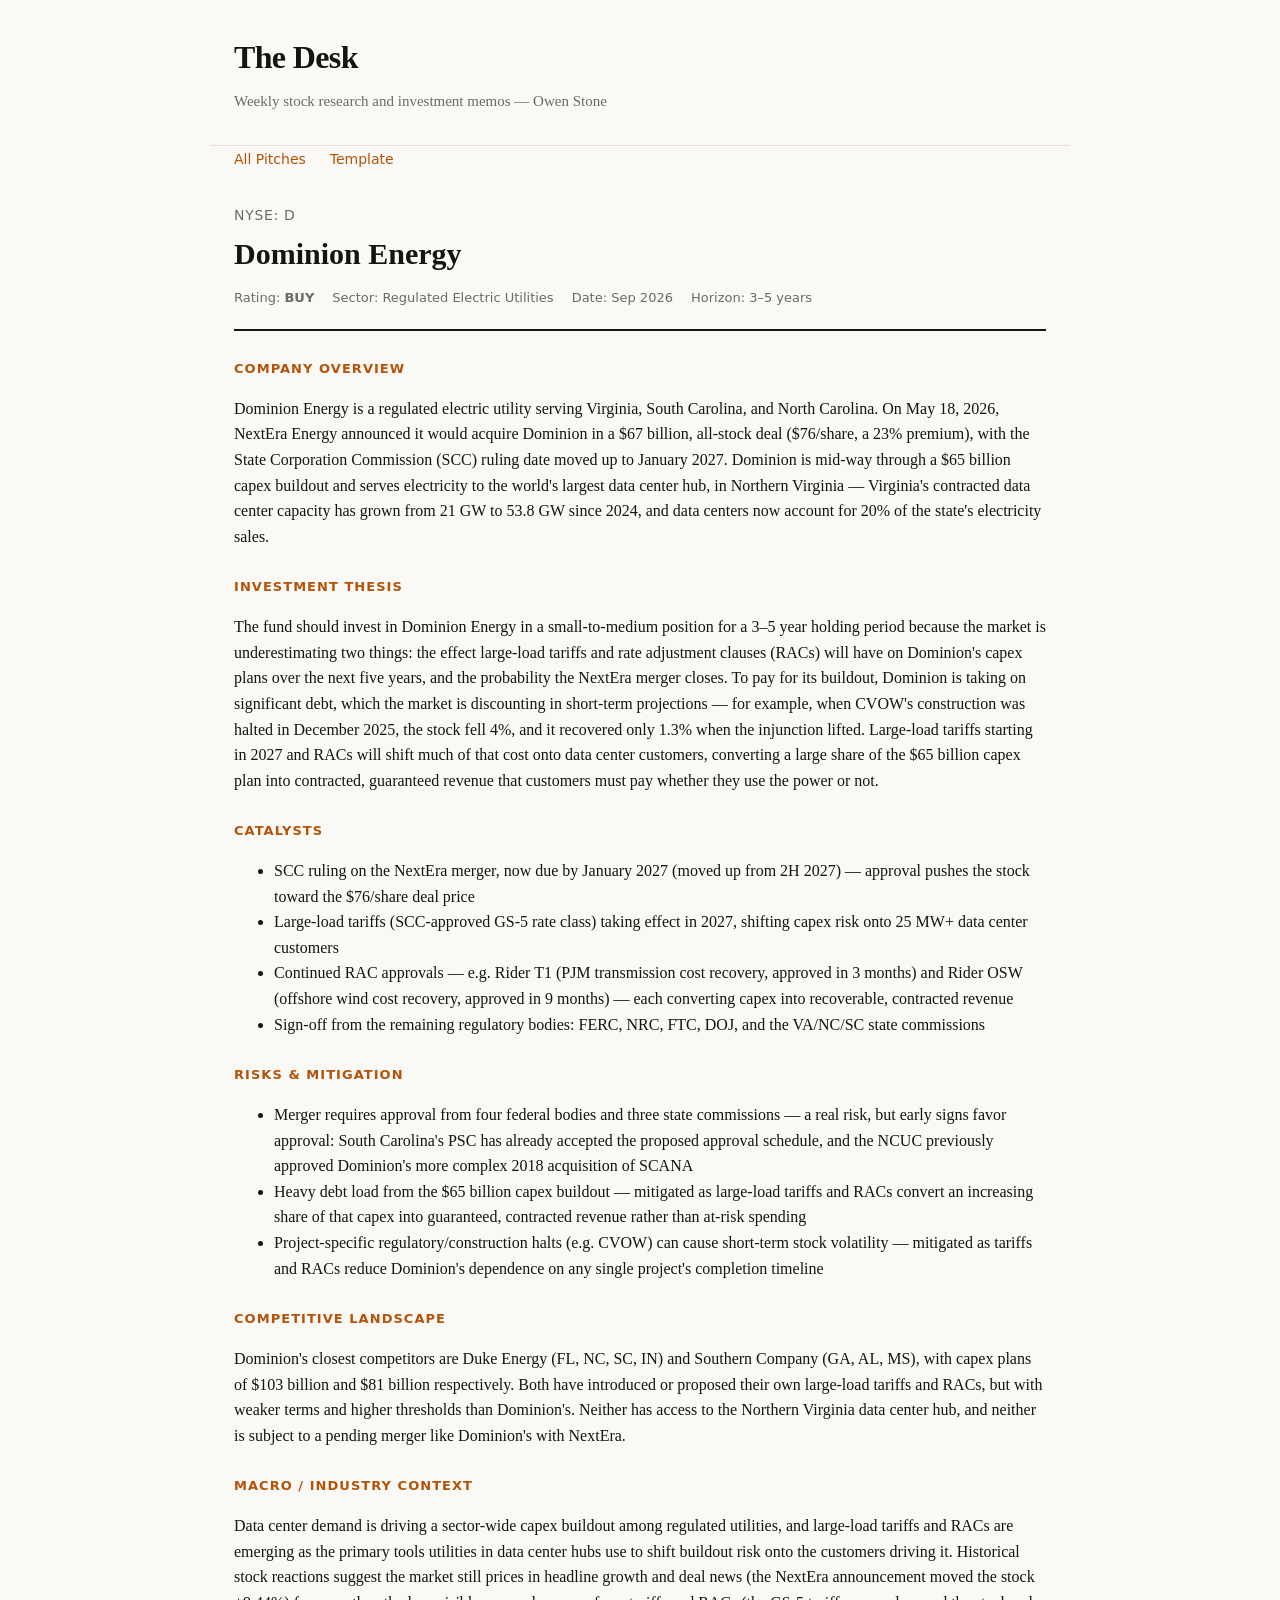
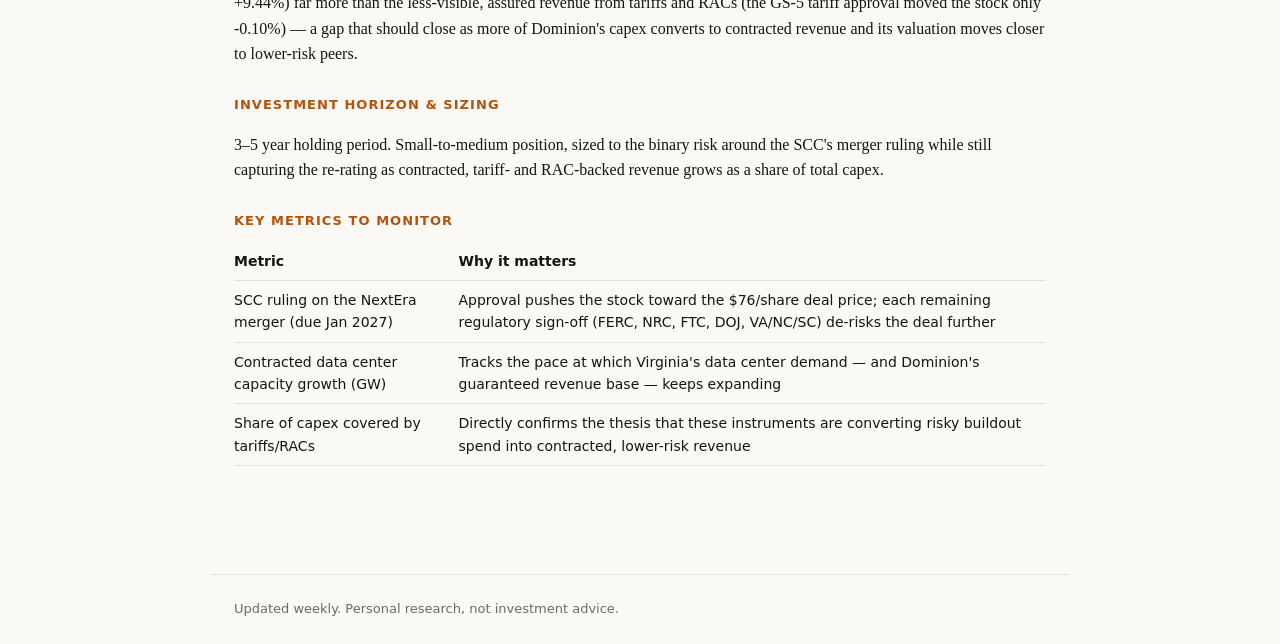
==== pitches/dominion.html @ 8e9c2ef4 "Add Dominion Energy pitch" ====
<!doctype html>
<html lang="en">
<head>
<meta charset="utf-8">
<meta name="viewport" content="width=device-width, initial-scale=1">
<title>Dominion Energy — The Desk</title>
<link rel="stylesheet" href="../style.css">
</head>
<body>
<header>
  <h1>The Desk</h1>
  <p>Weekly stock research and investment memos — Owen Stone</p>
</header>
<nav>
  <a href="../index.html">All Pitches</a>
  <a href="template.html">Template</a>
</nav>
<main>

  <div class="memo-header">
    <div class="ticker">NYSE: D</div>
    <h1>Dominion Energy</h1>
    <div class="memo-meta">
      <span>Rating: <strong>BUY</strong></span>
      <span>Sector: Regulated Electric Utilities</span>
      <span>Date: Sep 2026</span>
      <span>Horizon: 3–5 years</span>
    </div>
  </div>

  <section class="memo-section">
    <h2>Company Overview</h2>
    <p>Dominion Energy is a regulated electric utility serving Virginia, South Carolina, and North Carolina.
    On May 18, 2026, NextEra Energy announced it would acquire Dominion in a $67 billion, all-stock deal
    ($76/share, a 23% premium), with the State Corporation Commission (SCC) ruling date moved up to January 2027.
    Dominion is mid-way through a $65 billion capex buildout and serves electricity to the world's largest data
    center hub, in Northern Virginia — Virginia's contracted data center capacity has grown from 21 GW to 53.8 GW
    since 2024, and data centers now account for 20% of the state's electricity sales.</p>
  </section>

  <section class="memo-section">
    <h2>Investment Thesis</h2>
    <p>The fund should invest in Dominion Energy in a small-to-medium position for a 3–5 year holding period
    because the market is underestimating two things: the effect large-load tariffs and rate adjustment clauses
    (RACs) will have on Dominion's capex plans over the next five years, and the probability the NextEra merger
    closes. To pay for its buildout, Dominion is taking on significant debt, which the market is discounting in
    short-term projections — for example, when CVOW's construction was halted in December 2025, the stock fell
    4%, and it recovered only 1.3% when the injunction lifted. Large-load tariffs starting in 2027 and RACs will
    shift much of that cost onto data center customers, converting a large share of the $65 billion capex plan
    into contracted, guaranteed revenue that customers must pay whether they use the power or not.</p>
  </section>

  <section class="memo-section">
    <h2>Catalysts</h2>
    <ul>
      <li>SCC ruling on the NextEra merger, now due by January 2027 (moved up from 2H 2027) — approval pushes the
      stock toward the $76/share deal price</li>
      <li>Large-load tariffs (SCC-approved GS-5 rate class) taking effect in 2027, shifting capex risk onto
      25 MW+ data center customers</li>
      <li>Continued RAC approvals — e.g. Rider T1 (PJM transmission cost recovery, approved in 3 months) and
      Rider OSW (offshore wind cost recovery, approved in 9 months) — each converting capex into recoverable,
      contracted revenue</li>
      <li>Sign-off from the remaining regulatory bodies: FERC, NRC, FTC, DOJ, and the VA/NC/SC state commissions</li>
    </ul>
  </section>

  <section class="memo-section">
    <h2>Risks &amp; Mitigation</h2>
    <ul>
      <li>Merger requires approval from four federal bodies and three state commissions — a real risk, but early
      signs favor approval: South Carolina's PSC has already accepted the proposed approval schedule, and the NCUC
      previously approved Dominion's more complex 2018 acquisition of SCANA</li>
      <li>Heavy debt load from the $65 billion capex buildout — mitigated as large-load tariffs and RACs convert
      an increasing share of that capex into guaranteed, contracted revenue rather than at-risk spending</li>
      <li>Project-specific regulatory/construction halts (e.g. CVOW) can cause short-term stock volatility —
      mitigated as tariffs and RACs reduce Dominion's dependence on any single project's completion timeline</li>
    </ul>
  </section>

  <section class="memo-section">
    <h2>Competitive Landscape</h2>
    <p>Dominion's closest competitors are Duke Energy (FL, NC, SC, IN) and Southern Company (GA, AL, MS), with
    capex plans of $103 billion and $81 billion respectively. Both have introduced or proposed their own
    large-load tariffs and RACs, but with weaker terms and higher thresholds than Dominion's. Neither has access
    to the Northern Virginia data center hub, and neither is subject to a pending merger like Dominion's with
    NextEra.</p>
  </section>

  <section class="memo-section">
    <h2>Macro / Industry Context</h2>
    <p>Data center demand is driving a sector-wide capex buildout among regulated utilities, and large-load
    tariffs and RACs are emerging as the primary tools utilities in data center hubs use to shift buildout risk
    onto the customers driving it. Historical stock reactions suggest the market still prices in headline growth
    and deal news (the NextEra announcement moved the stock +9.44%) far more than the less-visible, assured
    revenue from tariffs and RACs (the GS-5 tariff approval moved the stock only -0.10%) — a gap that should close
    as more of Dominion's capex converts to contracted revenue and its valuation moves closer to lower-risk
    peers.</p>
  </section>

  <section class="memo-section">
    <h2>Investment Horizon &amp; Sizing</h2>
    <p>3–5 year holding period. Small-to-medium position, sized to the binary risk around the SCC's merger
    ruling while still capturing the re-rating as contracted, tariff- and RAC-backed revenue grows as a share of
    total capex.</p>
  </section>

  <section class="memo-section">
    <h2>Key Metrics to Monitor</h2>
    <table class="metrics-table">
      <tr><th>Metric</th><th>Why it matters</th></tr>
      <tr><td>SCC ruling on the NextEra merger (due Jan 2027)</td><td>Approval pushes the stock toward the $76/share deal price; each remaining regulatory sign-off (FERC, NRC, FTC, DOJ, VA/NC/SC) de-risks the deal further</td></tr>
      <tr><td>Contracted data center capacity growth (GW)</td><td>Tracks the pace at which Virginia's data center demand — and Dominion's guaranteed revenue base — keeps expanding</td></tr>
      <tr><td>Share of capex covered by tariffs/RACs</td><td>Directly confirms the thesis that these instruments are converting risky buildout spend into contracted, lower-risk revenue</td></tr>
    </table>
  </section>

</main>
<footer>
  Updated weekly. Personal research, not investment advice.
</footer>
</body>
</html>
---- style.css ----
:root {
  --ink: #141413;
  --paper: #faf9f5;
  --line: #e3e0d8;
  --accent: #b45309;
  --muted: #6b6a63;
  --buy: #1a7a3e;
  --watch: #b45309;
  --pass: #a3372a;
}

* { box-sizing: border-box; }

body {
  margin: 0;
  font-family: Georgia, 'Times New Roman', serif;
  background: var(--paper);
  color: var(--ink);
  line-height: 1.6;
}

header {
  border-bottom: 1px solid var(--line);
  padding: 32px 24px;
  max-width: 860px;
  margin: 0 auto;
}

header h1 {
  margin: 0;
  font-size: 32px;
  letter-spacing: -0.02em;
}

header p {
  margin: 6px 0 0;
  color: var(--muted);
  font-size: 15px;
}

nav {
  max-width: 860px;
  margin: 0 auto;
  padding: 0 24px;
}

nav a {
  color: var(--accent);
  text-decoration: none;
  font-family: system-ui, sans-serif;
  font-size: 14px;
  margin-right: 20px;
}

nav a:hover { text-decoration: underline; }

main {
  max-width: 860px;
  margin: 0 auto;
  padding: 32px 24px 80px;
}

.pitch-list {
  list-style: none;
  padding: 0;
  margin: 24px 0 0;
}

.pitch-row {
  display: flex;
  align-items: baseline;
  gap: 16px;
  padding: 18px 0;
  border-bottom: 1px solid var(--line);
}

.pitch-row a {
  color: var(--ink);
  text-decoration: none;
  font-size: 18px;
  flex-grow: 1;
}

.pitch-row a:hover { color: var(--accent); }

.pitch-date {
  font-family: system-ui, sans-serif;
  font-size: 13px;
  color: var(--muted);
  white-space: nowrap;
}

.rating {
  font-family: system-ui, sans-serif;
  font-size: 12px;
  font-weight: 700;
  letter-spacing: 0.05em;
  padding: 3px 10px;
  border-radius: 3px;
  white-space: nowrap;
}

.rating.buy { background: rgba(26,122,62,0.12); color: var(--buy); }
.rating.watch { background: rgba(180,83,9,0.12); color: var(--watch); }
.rating.pass { background: rgba(163,55,42,0.12); color: var(--pass); }

.memo-header {
  border-bottom: 2px solid var(--ink);
  padding-bottom: 20px;
  margin-bottom: 28px;
}

.memo-header .ticker {
  font-family: system-ui, sans-serif;
  font-size: 14px;
  color: var(--muted);
  text-transform: uppercase;
  letter-spacing: 0.05em;
}

.memo-header h1 {
  margin: 4px 0 10px;
  font-size: 30px;
}

.memo-meta {
  font-family: system-ui, sans-serif;
  font-size: 13px;
  color: var(--muted);
  display: flex;
  gap: 18px;
  flex-wrap: wrap;
}

section.memo-section {
  margin-bottom: 28px;
}

section.memo-section h2 {
  font-family: system-ui, sans-serif;
  font-size: 13px;
  text-transform: uppercase;
  letter-spacing: 0.08em;
  color: var(--accent);
  margin: 0 0 10px;
}

section.memo-section p, section.memo-section li {
  font-size: 16px;
}

.metrics-table {
  width: 100%;
  border-collapse: collapse;
  font-family: system-ui, sans-serif;
  font-size: 14px;
  margin-top: 8px;
}

.metrics-table th, .metrics-table td {
  text-align: left;
  padding: 8px 12px 8px 0;
  border-bottom: 1px solid var(--line);
}

footer {
  max-width: 860px;
  margin: 0 auto;
  padding: 24px;
  color: var(--muted);
  font-family: system-ui, sans-serif;
  font-size: 13px;
  border-top: 1px solid var(--line);
}
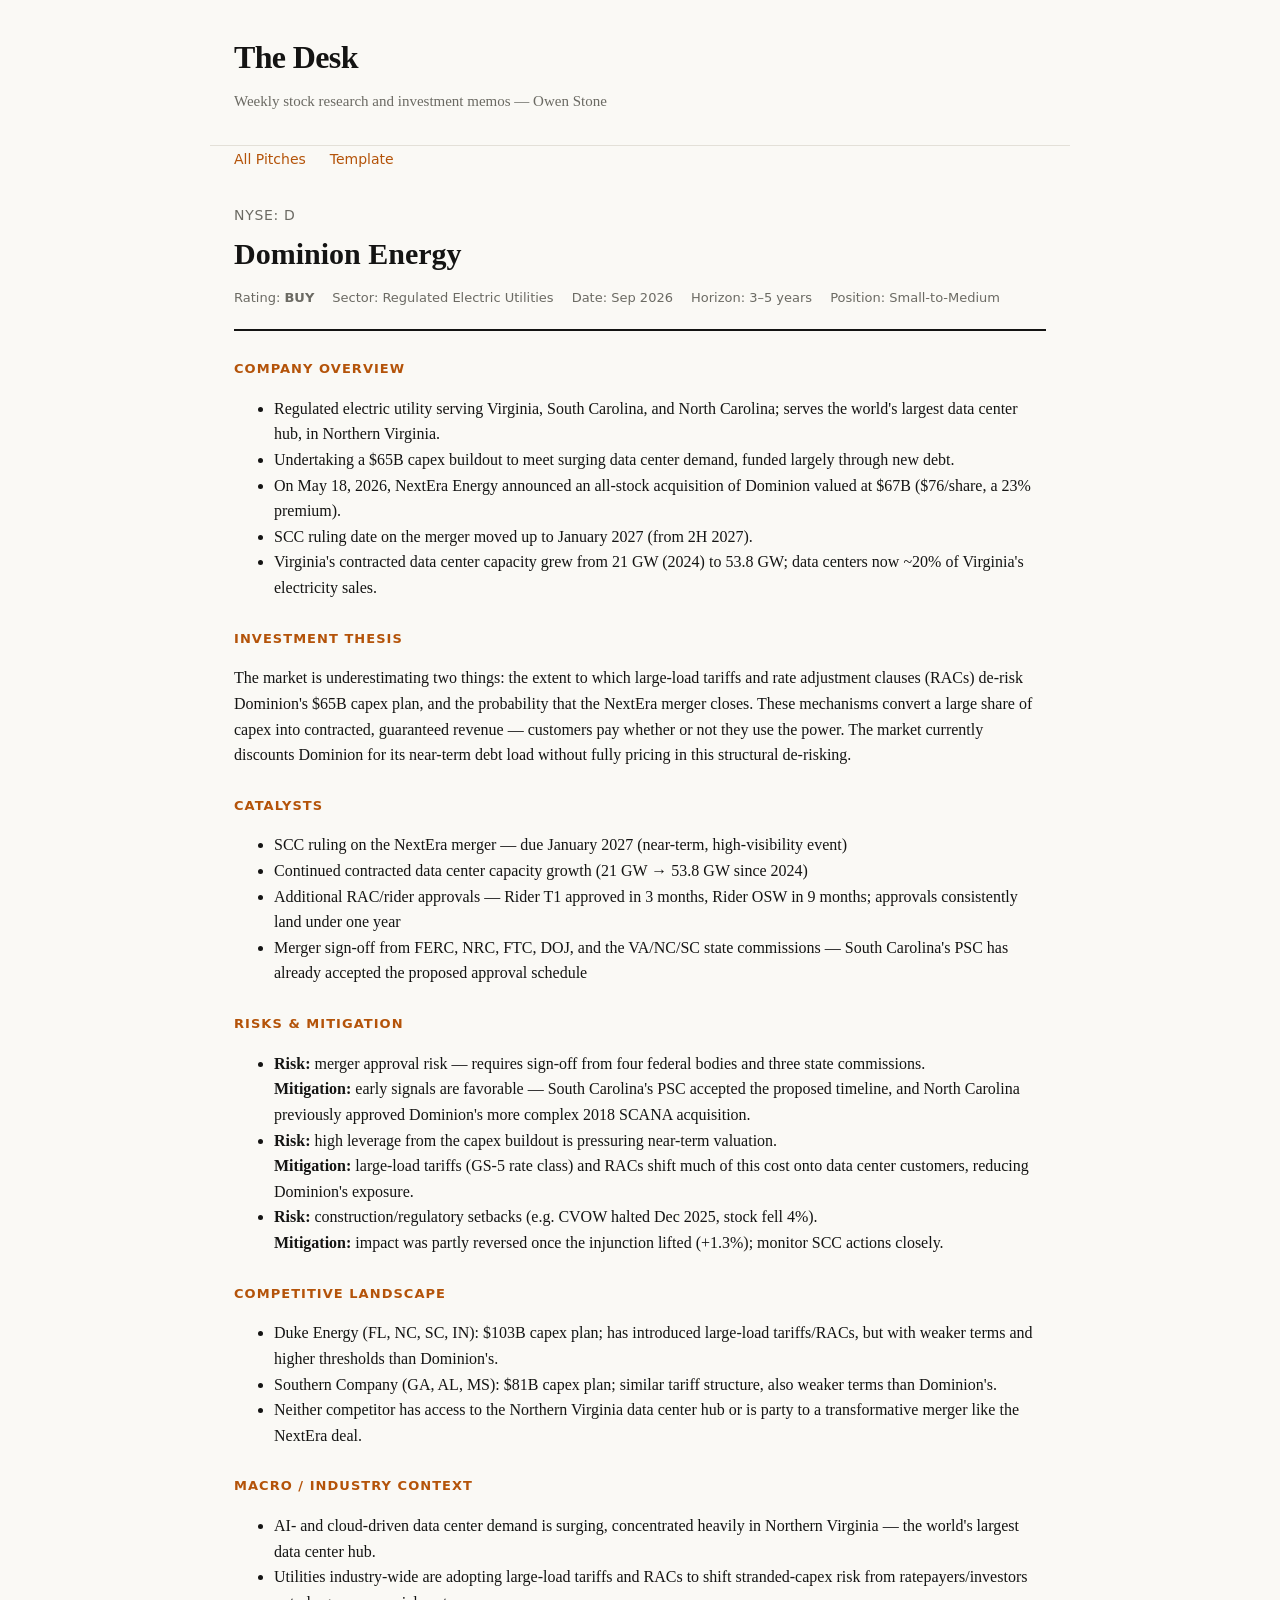
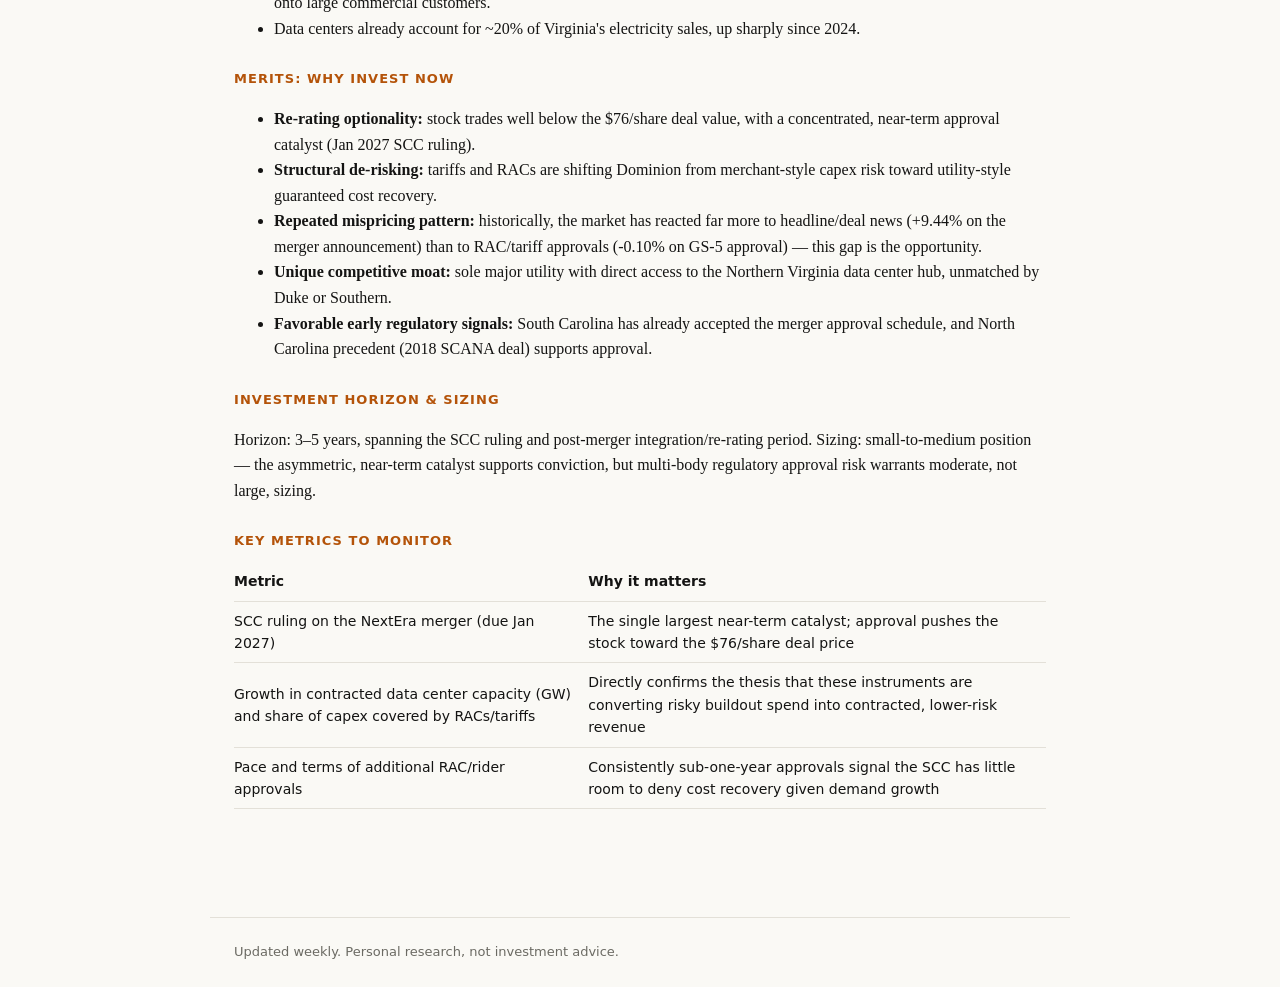
==== commit 5cc07d18: "Use categorized version of Dominion pitch" ====
--- a/pitches/dominion.html
+++ b/pitches/dominion.html
@@ -25,92 +25,112 @@
       <span>Sector: Regulated Electric Utilities</span>
       <span>Date: Sep 2026</span>
       <span>Horizon: 3–5 years</span>
+      <span>Position: Small-to-Medium</span>
     </div>
   </div>
 
   <section class="memo-section">
     <h2>Company Overview</h2>
-    <p>Dominion Energy is a regulated electric utility serving Virginia, South Carolina, and North Carolina.
-    On May 18, 2026, NextEra Energy announced it would acquire Dominion in a $67 billion, all-stock deal
-    ($76/share, a 23% premium), with the State Corporation Commission (SCC) ruling date moved up to January 2027.
-    Dominion is mid-way through a $65 billion capex buildout and serves electricity to the world's largest data
-    center hub, in Northern Virginia — Virginia's contracted data center capacity has grown from 21 GW to 53.8 GW
-    since 2024, and data centers now account for 20% of the state's electricity sales.</p>
+    <ul>
+      <li>Regulated electric utility serving Virginia, South Carolina, and North Carolina; serves the world's largest data center hub, in Northern Virginia.</li>
+      <li>Undertaking a $65B capex buildout to meet surging data center demand, funded largely through new debt.</li>
+      <li>On May 18, 2026, NextEra Energy announced an all-stock acquisition of Dominion valued at $67B ($76/share, a 23% premium).</li>
+      <li>SCC ruling date on the merger moved up to January 2027 (from 2H 2027).</li>
+      <li>Virginia's contracted data center capacity grew from 21 GW (2024) to 53.8 GW; data centers now ~20% of Virginia's electricity sales.</li>
+    </ul>
   </section>
 
   <section class="memo-section">
     <h2>Investment Thesis</h2>
-    <p>The fund should invest in Dominion Energy in a small-to-medium position for a 3–5 year holding period
-    because the market is underestimating two things: the effect large-load tariffs and rate adjustment clauses
-    (RACs) will have on Dominion's capex plans over the next five years, and the probability the NextEra merger
-    closes. To pay for its buildout, Dominion is taking on significant debt, which the market is discounting in
-    short-term projections — for example, when CVOW's construction was halted in December 2025, the stock fell
-    4%, and it recovered only 1.3% when the injunction lifted. Large-load tariffs starting in 2027 and RACs will
-    shift much of that cost onto data center customers, converting a large share of the $65 billion capex plan
-    into contracted, guaranteed revenue that customers must pay whether they use the power or not.</p>
+    <p>The market is underestimating two things: the extent to which large-load tariffs and rate adjustment
+    clauses (RACs) de-risk Dominion's $65B capex plan, and the probability that the NextEra merger closes.
+    These mechanisms convert a large share of capex into contracted, guaranteed revenue — customers pay whether
+    or not they use the power. The market currently discounts Dominion for its near-term debt load without fully
+    pricing in this structural de-risking.</p>
   </section>
 
   <section class="memo-section">
     <h2>Catalysts</h2>
     <ul>
-      <li>SCC ruling on the NextEra merger, now due by January 2027 (moved up from 2H 2027) — approval pushes the
-      stock toward the $76/share deal price</li>
-      <li>Large-load tariffs (SCC-approved GS-5 rate class) taking effect in 2027, shifting capex risk onto
-      25 MW+ data center customers</li>
-      <li>Continued RAC approvals — e.g. Rider T1 (PJM transmission cost recovery, approved in 3 months) and
-      Rider OSW (offshore wind cost recovery, approved in 9 months) — each converting capex into recoverable,
-      contracted revenue</li>
-      <li>Sign-off from the remaining regulatory bodies: FERC, NRC, FTC, DOJ, and the VA/NC/SC state commissions</li>
+      <li>SCC ruling on the NextEra merger — due January 2027 (near-term, high-visibility event)</li>
+      <li>Continued contracted data center capacity growth (21 GW → 53.8 GW since 2024)</li>
+      <li>Additional RAC/rider approvals — Rider T1 approved in 3 months, Rider OSW in 9 months; approvals
+      consistently land under one year</li>
+      <li>Merger sign-off from FERC, NRC, FTC, DOJ, and the VA/NC/SC state commissions — South Carolina's PSC has
+      already accepted the proposed approval schedule</li>
     </ul>
   </section>
 
   <section class="memo-section">
     <h2>Risks &amp; Mitigation</h2>
     <ul>
-      <li>Merger requires approval from four federal bodies and three state commissions — a real risk, but early
-      signs favor approval: South Carolina's PSC has already accepted the proposed approval schedule, and the NCUC
-      previously approved Dominion's more complex 2018 acquisition of SCANA</li>
-      <li>Heavy debt load from the $65 billion capex buildout — mitigated as large-load tariffs and RACs convert
-      an increasing share of that capex into guaranteed, contracted revenue rather than at-risk spending</li>
-      <li>Project-specific regulatory/construction halts (e.g. CVOW) can cause short-term stock volatility —
-      mitigated as tariffs and RACs reduce Dominion's dependence on any single project's completion timeline</li>
+      <li><strong>Risk:</strong> merger approval risk — requires sign-off from four federal bodies and three
+      state commissions.<br><strong>Mitigation:</strong> early signals are favorable — South Carolina's PSC
+      accepted the proposed timeline, and North Carolina previously approved Dominion's more complex 2018 SCANA
+      acquisition.</li>
+      <li><strong>Risk:</strong> high leverage from the capex buildout is pressuring near-term valuation.<br>
+      <strong>Mitigation:</strong> large-load tariffs (GS-5 rate class) and RACs shift much of this cost onto
+      data center customers, reducing Dominion's exposure.</li>
+      <li><strong>Risk:</strong> construction/regulatory setbacks (e.g. CVOW halted Dec 2025, stock fell
+      4%).<br><strong>Mitigation:</strong> impact was partly reversed once the injunction lifted (+1.3%); monitor
+      SCC actions closely.</li>
     </ul>
   </section>
 
   <section class="memo-section">
     <h2>Competitive Landscape</h2>
-    <p>Dominion's closest competitors are Duke Energy (FL, NC, SC, IN) and Southern Company (GA, AL, MS), with
-    capex plans of $103 billion and $81 billion respectively. Both have introduced or proposed their own
-    large-load tariffs and RACs, but with weaker terms and higher thresholds than Dominion's. Neither has access
-    to the Northern Virginia data center hub, and neither is subject to a pending merger like Dominion's with
-    NextEra.</p>
+    <ul>
+      <li>Duke Energy (FL, NC, SC, IN): $103B capex plan; has introduced large-load tariffs/RACs, but with
+      weaker terms and higher thresholds than Dominion's.</li>
+      <li>Southern Company (GA, AL, MS): $81B capex plan; similar tariff structure, also weaker terms than
+      Dominion's.</li>
+      <li>Neither competitor has access to the Northern Virginia data center hub or is party to a transformative
+      merger like the NextEra deal.</li>
+    </ul>
   </section>
 
   <section class="memo-section">
     <h2>Macro / Industry Context</h2>
-    <p>Data center demand is driving a sector-wide capex buildout among regulated utilities, and large-load
-    tariffs and RACs are emerging as the primary tools utilities in data center hubs use to shift buildout risk
-    onto the customers driving it. Historical stock reactions suggest the market still prices in headline growth
-    and deal news (the NextEra announcement moved the stock +9.44%) far more than the less-visible, assured
-    revenue from tariffs and RACs (the GS-5 tariff approval moved the stock only -0.10%) — a gap that should close
-    as more of Dominion's capex converts to contracted revenue and its valuation moves closer to lower-risk
-    peers.</p>
+    <ul>
+      <li>AI- and cloud-driven data center demand is surging, concentrated heavily in Northern Virginia — the
+      world's largest data center hub.</li>
+      <li>Utilities industry-wide are adopting large-load tariffs and RACs to shift stranded-capex risk from
+      ratepayers/investors onto large commercial customers.</li>
+      <li>Data centers already account for ~20% of Virginia's electricity sales, up sharply since 2024.</li>
+    </ul>
+  </section>
+
+  <section class="memo-section">
+    <h2>Merits: Why Invest Now</h2>
+    <ul>
+      <li><strong>Re-rating optionality:</strong> stock trades well below the $76/share deal value, with a
+      concentrated, near-term approval catalyst (Jan 2027 SCC ruling).</li>
+      <li><strong>Structural de-risking:</strong> tariffs and RACs are shifting Dominion from merchant-style
+      capex risk toward utility-style guaranteed cost recovery.</li>
+      <li><strong>Repeated mispricing pattern:</strong> historically, the market has reacted far more to
+      headline/deal news (+9.44% on the merger announcement) than to RAC/tariff approvals (-0.10% on GS-5
+      approval) — this gap is the opportunity.</li>
+      <li><strong>Unique competitive moat:</strong> sole major utility with direct access to the Northern
+      Virginia data center hub, unmatched by Duke or Southern.</li>
+      <li><strong>Favorable early regulatory signals:</strong> South Carolina has already accepted the merger
+      approval schedule, and North Carolina precedent (2018 SCANA deal) supports approval.</li>
+    </ul>
   </section>
 
   <section class="memo-section">
     <h2>Investment Horizon &amp; Sizing</h2>
-    <p>3–5 year holding period. Small-to-medium position, sized to the binary risk around the SCC's merger
-    ruling while still capturing the re-rating as contracted, tariff- and RAC-backed revenue grows as a share of
-    total capex.</p>
+    <p>Horizon: 3–5 years, spanning the SCC ruling and post-merger integration/re-rating period. Sizing:
+    small-to-medium position — the asymmetric, near-term catalyst supports conviction, but multi-body
+    regulatory approval risk warrants moderate, not large, sizing.</p>
   </section>
 
   <section class="memo-section">
     <h2>Key Metrics to Monitor</h2>
     <table class="metrics-table">
       <tr><th>Metric</th><th>Why it matters</th></tr>
-      <tr><td>SCC ruling on the NextEra merger (due Jan 2027)</td><td>Approval pushes the stock toward the $76/share deal price; each remaining regulatory sign-off (FERC, NRC, FTC, DOJ, VA/NC/SC) de-risks the deal further</td></tr>
-      <tr><td>Contracted data center capacity growth (GW)</td><td>Tracks the pace at which Virginia's data center demand — and Dominion's guaranteed revenue base — keeps expanding</td></tr>
-      <tr><td>Share of capex covered by tariffs/RACs</td><td>Directly confirms the thesis that these instruments are converting risky buildout spend into contracted, lower-risk revenue</td></tr>
+      <tr><td>SCC ruling on the NextEra merger (due Jan 2027)</td><td>The single largest near-term catalyst; approval pushes the stock toward the $76/share deal price</td></tr>
+      <tr><td>Growth in contracted data center capacity (GW) and share of capex covered by RACs/tariffs</td><td>Directly confirms the thesis that these instruments are converting risky buildout spend into contracted, lower-risk revenue</td></tr>
+      <tr><td>Pace and terms of additional RAC/rider approvals</td><td>Consistently sub-one-year approvals signal the SCC has little room to deny cost recovery given demand growth</td></tr>
     </table>
   </section>
 
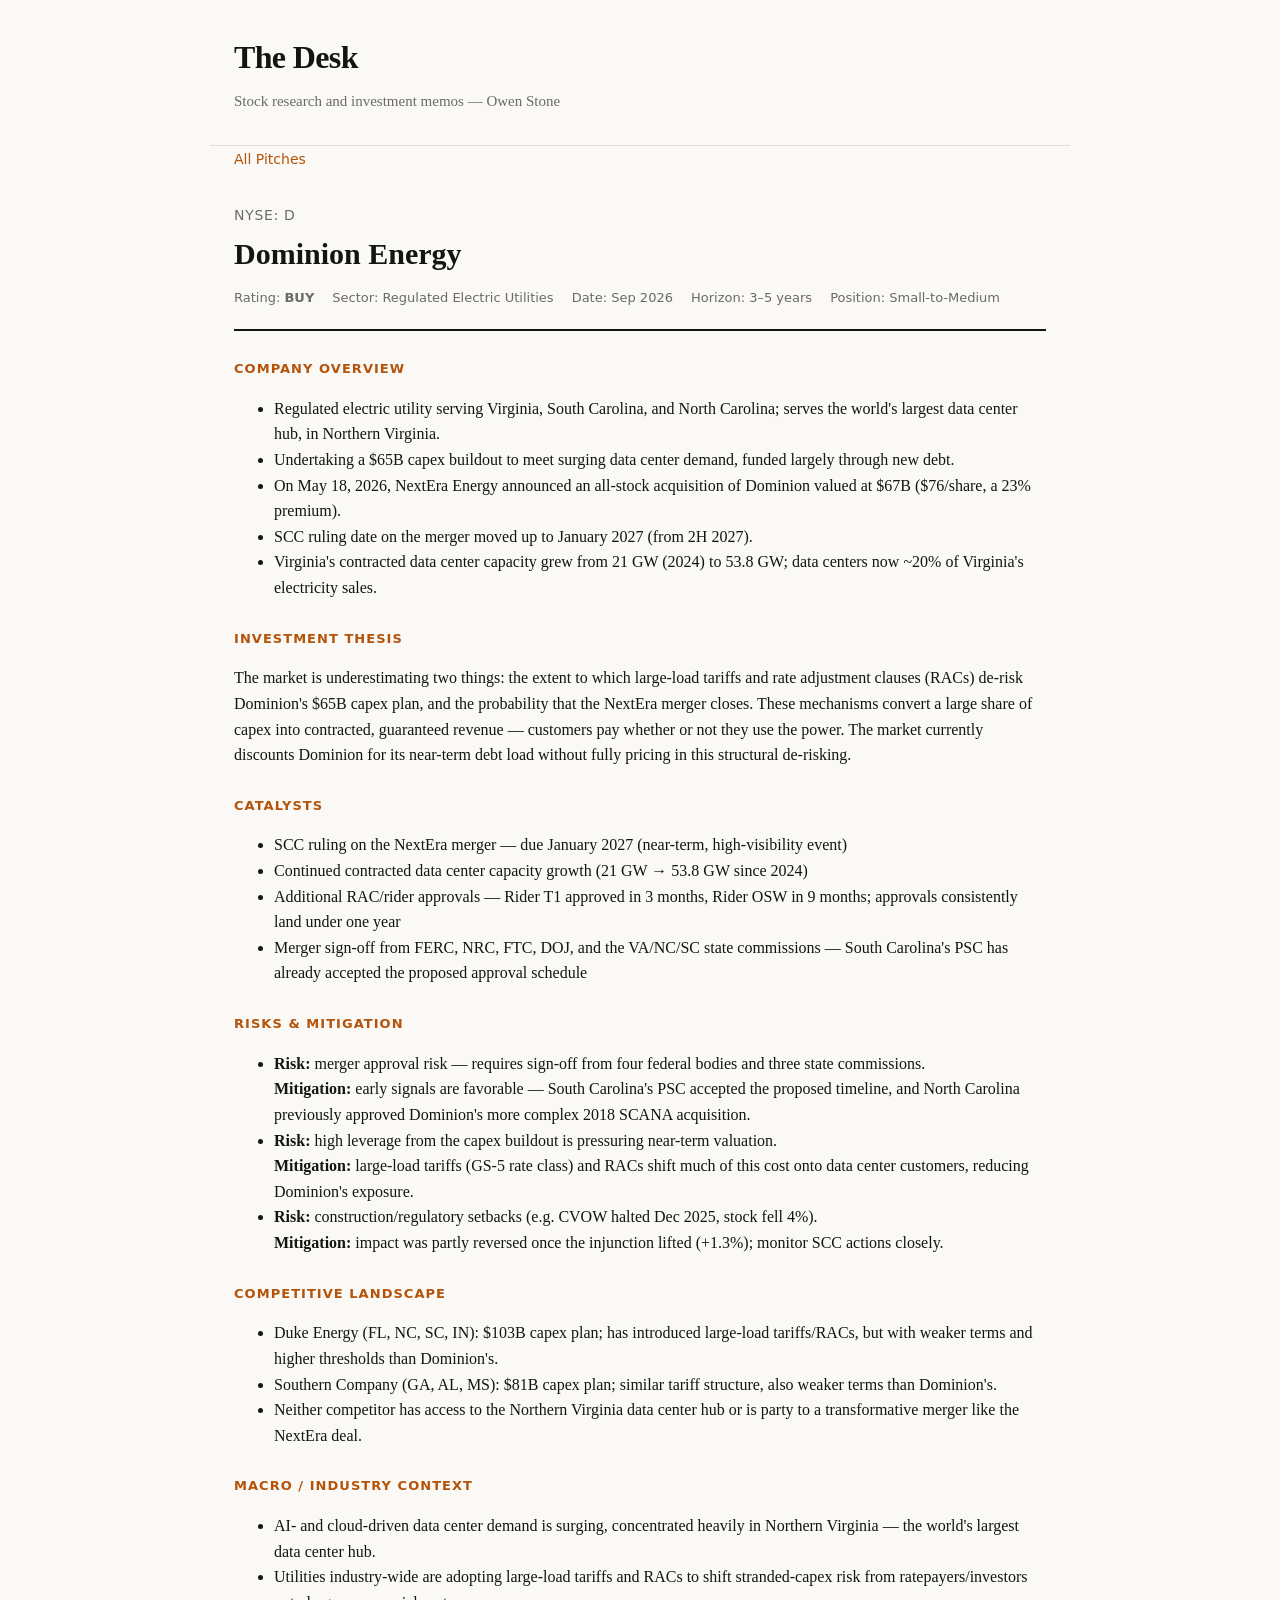
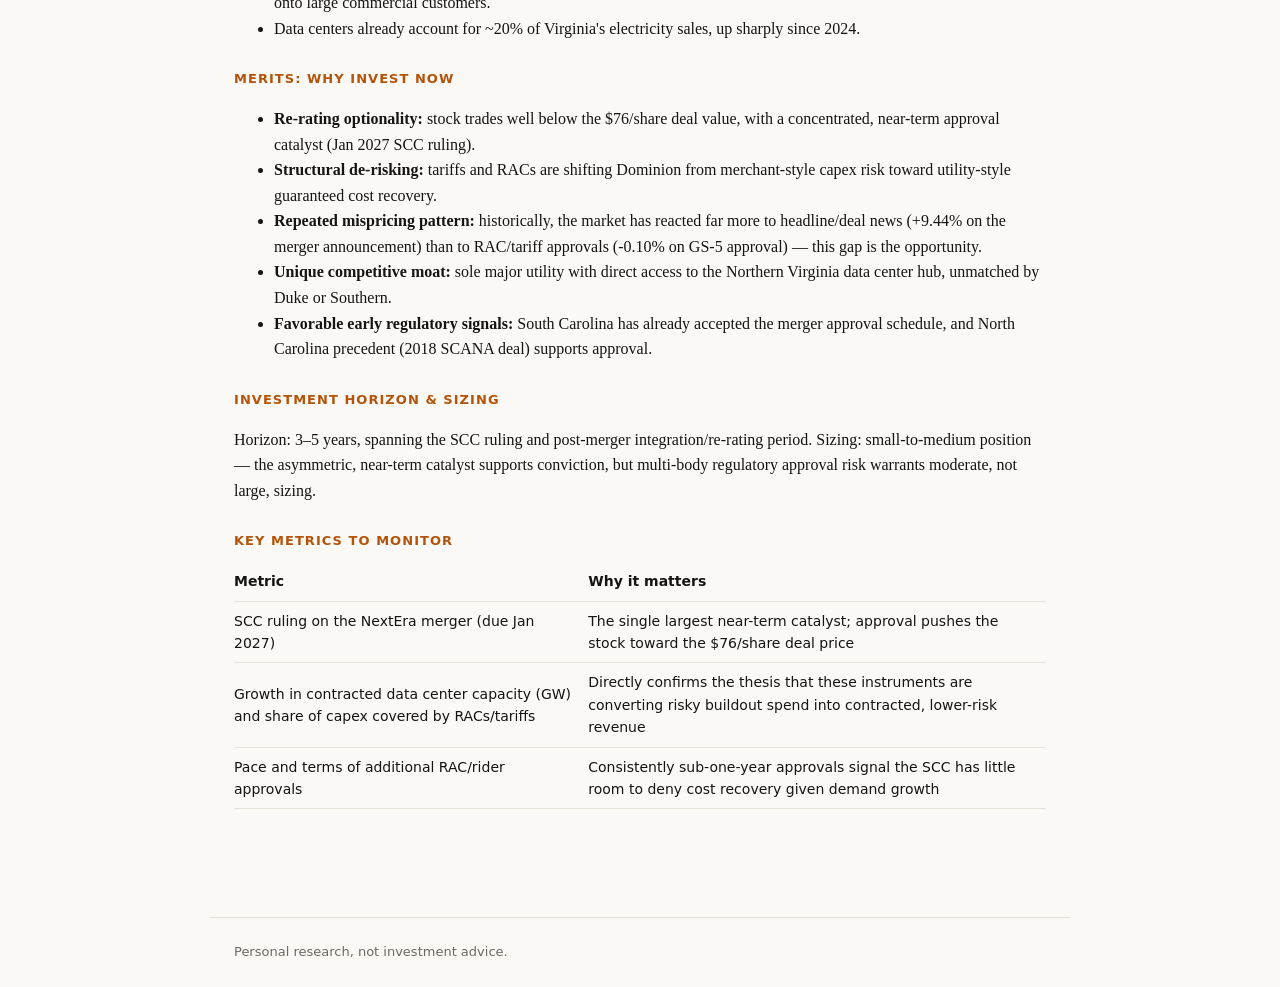
==== commit b7146f16: "Remove template link and weekly cadence language" ====
--- a/pitches/dominion.html
+++ b/pitches/dominion.html
@@ -9,11 +9,10 @@
 <body>
 <header>
   <h1>The Desk</h1>
-  <p>Weekly stock research and investment memos — Owen Stone</p>
+  <p>Stock research and investment memos — Owen Stone</p>
 </header>
 <nav>
   <a href="../index.html">All Pitches</a>
-  <a href="template.html">Template</a>
 </nav>
 <main>
 
@@ -136,7 +135,7 @@
 
 </main>
 <footer>
-  Updated weekly. Personal research, not investment advice.
+  Personal research, not investment advice.
 </footer>
 </body>
 </html>
